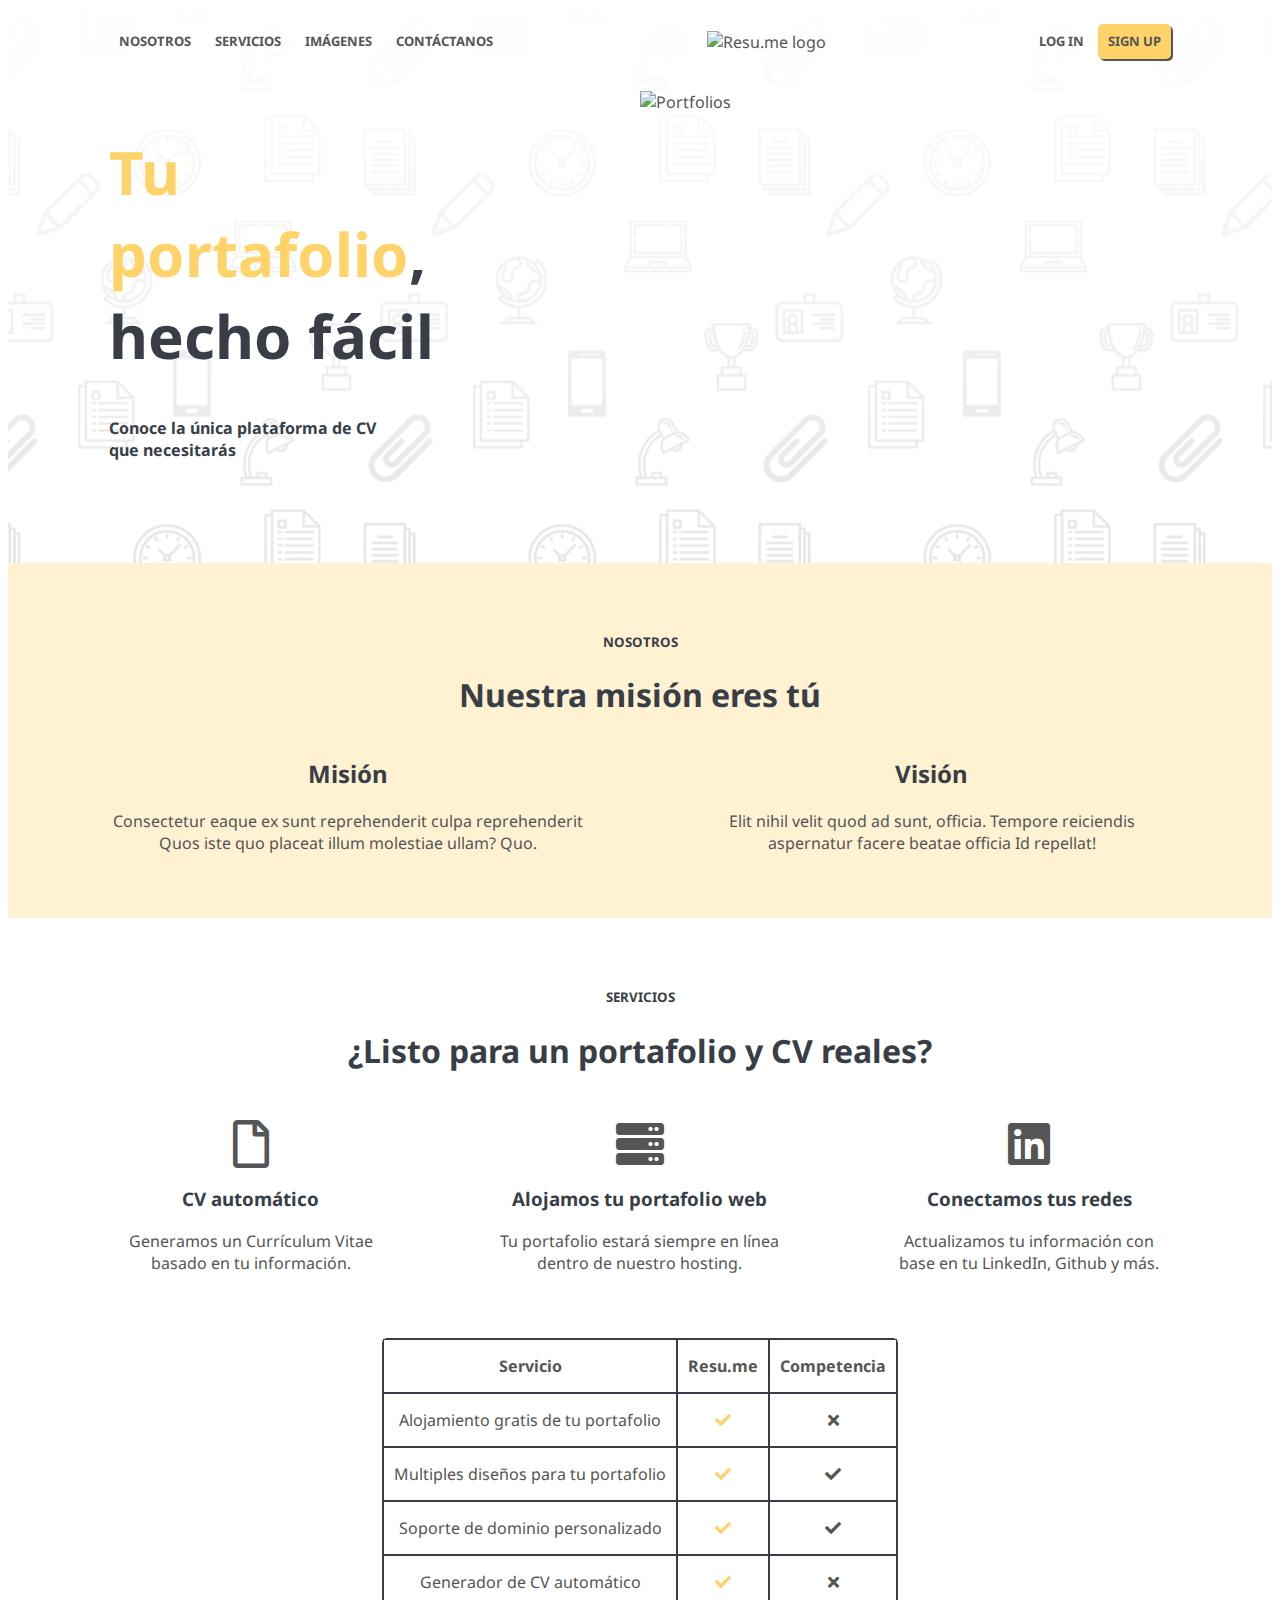
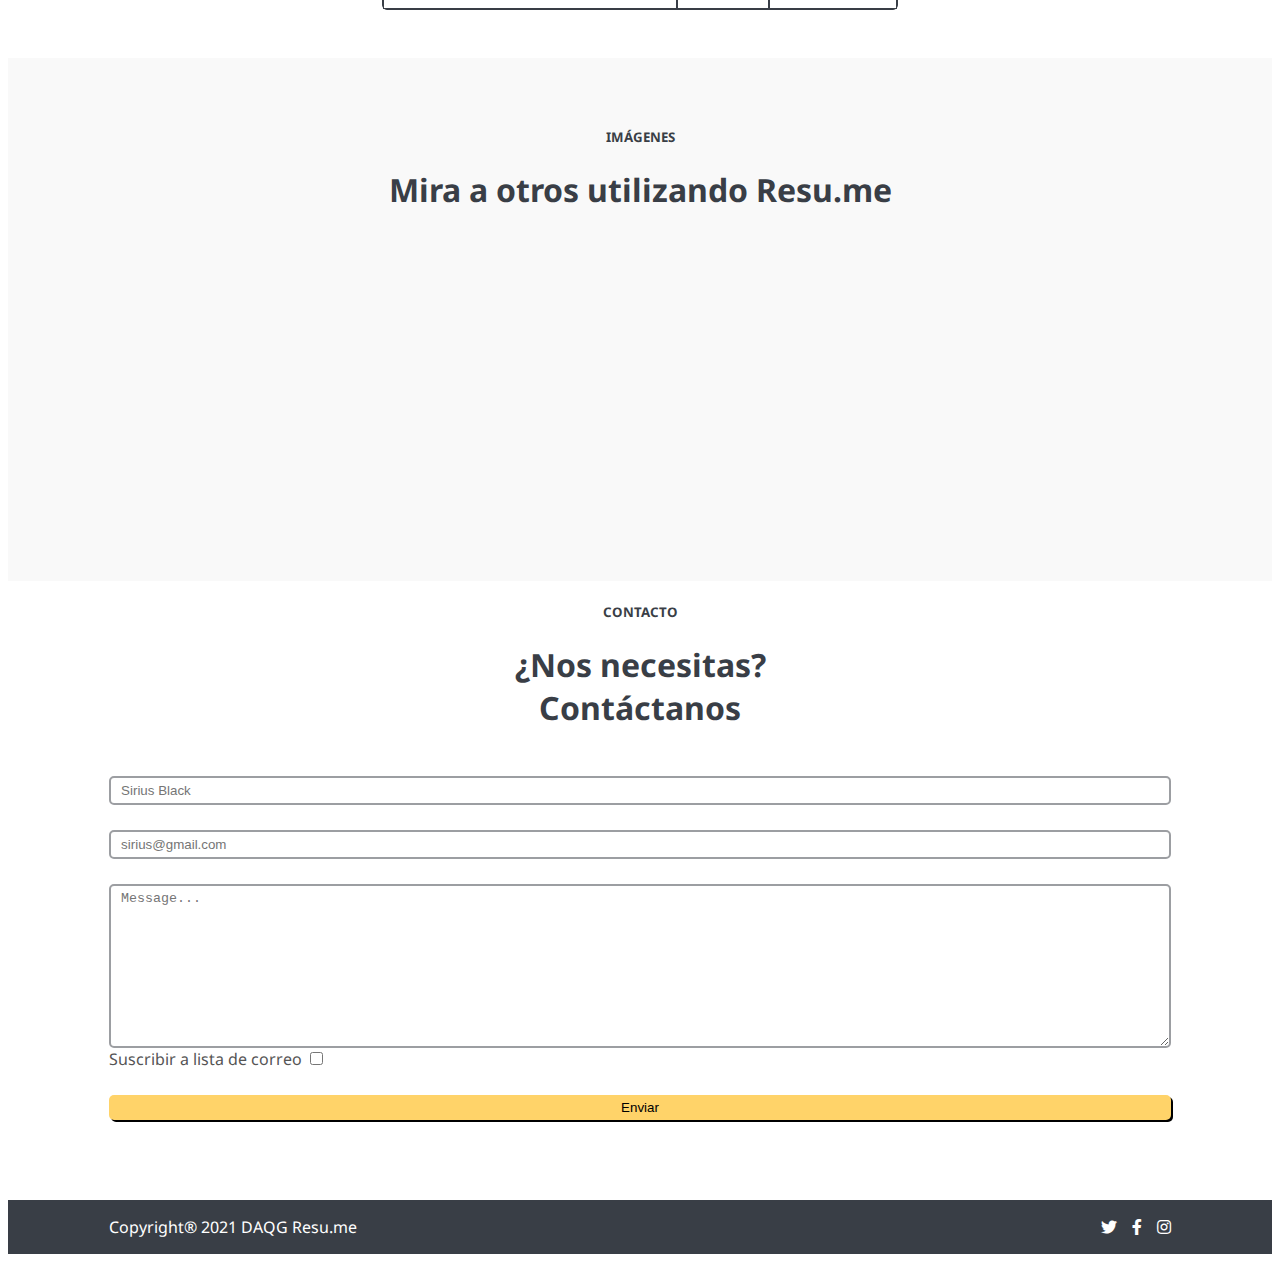
==== index.html @ f00881ed "Add Header pattern." ====
<!-- Author: Diego Alberto Quiroz García -->
<!-- Desarrollo de Aplicaciones web -->
<!-- 3 de febrero de 2021 -->
<!-- Proyecto: Resu.me -->

<!DOCTYPE html>
<html lang="es">
<head>
	<meta charset="UTF-8">
	<title>Resu.me</title>
</head>
<body>

	<!-- Header of the landing page -->
	<header class="header container">
		<!-- Navigation of the landing page -->
		<nav class="nav">
			<ul class="nav__menu">
				<li><a href="#about">NOSOTROS</a></li>
				<li><a href="#features">SERVICIOS</a></li>
				<li><a href="#images">IMÁGENES</a></li>
				<li><a href="#contact">CONTÁCTANOS</a></li>
			</ul>
			<img class="nav__logo" src="" alt="Resu.me logo">
			<ul class="nav__menu nav__menu--users">
				<li><a href="">LOG IN</a></li>
				<li><a href="">SIGN UP</a></li>
			</ul>
		</nav>
		<section class="header__title">
			<h1><span style="color: #FFD369;">Tu <br> portafolio</span>, <br> hecho fácil</h1>
			<h4>Conoce la única plataforma de CV <br>
 que necesitarás</h4>
		</section>

		<section class="header__image">
			<img src="" alt="Portfolios">
		</section>
	</header>

	<!-- Body of the landing page -->
	<main>

		<!-- About section (mission and vision) -->
		<section class="about container" id="about">
			<div class="about__title">
				<h5>NOSOTROS</h5>
				<h1>Nuestra misión eres tú</h1>
			</div>
			<div class="about__item">
				<h2>Misión</h2>
				<p>Consectetur eaque ex sunt reprehenderit culpa reprehenderit Quos iste quo placeat illum molestiae ullam? Quo.</p>
			</div>
			<div class="about__item">
				<h2>Visión</h2>
				<p>Elit nihil velit quod ad sunt, officia. Tempore reiciendis aspernatur facere beatae officia Id repellat!</p>
			</div>
		</section>

		<!-- Description of services -->
		<section class="features container" id="features">
			<div class="features__title">
				<h5>SERVICIOS</h5>
				<h1>¿Listo para un portafolio y CV reales?</h1>
			</div>
			<div class="features__list">
				
				<div class="features__item">
					<i class="far fa-file"></i>
					<h3>CV automático</h3>
					<p>Generamos un Currículum Vitae basado en tu información.</p>
				</div>
				<div class="features__item">
					<i class="fas fa-server"></i>
					<h3>Alojamos tu portafolio web</h3>
					<p>Tu portafolio estará siempre en línea dentro de nuestro hosting.</p>
				</div>
				<div class="features__item">
					<i class="fab fa-linkedin"></i>
					<h3>Conectamos tus redes</h3>
					<p>Actualizamos tu información con base en tu LinkedIn, Github y más.</p>
				</div>
			</div>

			<table class="features__table">
				<tr class="features__table__row">
					<th>Servicio</th>
					<th>Resu.me</th>
					<th>Competencia</th>
				</tr>
				<tr class="features__table__row">
					<td>Alojamiento gratis de tu portafolio</td>
					<td><i class="fas fa-check" style="color: #ffd369"></i></td>
					<td><i class="fas fa-times"></i></td>
				</tr>
				<tr class="features__table__row">
					<td>Multiples diseños para tu portafolio</td>
					<td><i class="fas fa-check" style="color: #ffd369"></i></td>
					<td><i class="fas fa-check"></i></td>
				</tr>
				<tr class="features__table__row">
					<td>Soporte de dominio personalizado</td>
					<td><i class="fas fa-check" style="color: #ffd369"></i></td>
					<td><i class="fas fa-check"></i></td>
				</tr>
				<tr class="features__table__row">
					<td>Generador de CV automático</td>
					<td><i class="fas fa-check" style="color: #ffd369"></i></td>
					<td><i class="fas fa-times"></i></td>
				</tr>
			</table>
		</section>

		<!-- Image gallery -->
		<section class="gallery container" id="images">
			<div class="gallery__title">
				<h5>IMÁGENES</h5>
				<h1>Mira a otros utilizando Resu.me</h1>
			</div>

			<div class="gallery__carousel">
				<img class="gallery__carousel__image" src="static/images/slide-1.png" alt="">
				<img class="gallery__carousel__image" src="static/images/slide-2.png" alt="">
				<img class="gallery__carousel__image" src="static/images/slide-3.png" alt="">
				<img class="gallery__carousel__image" src="static/images/slide-4.png" alt="">
			</div>
		</section>

		<!-- Contact form -->
		<section class="contact container" id="contact">
			<div class="contact__title">
				<h5>CONTACTO</h5>
				<h1>¿Nos necesitas? <br> Contáctanos</h1>
			</div>

			<form action="POST" class="contact__form">
				<input class="contact__form__input" id="name" type="text" placeholder="Sirius Black">
 				<input class="contact__form__input" id="email" type="email" placeholder="sirius@gmail.com">
				<textarea class="contact__form__input" id="message" name="" cols="30" rows="10"  placeholder="Message..."></textarea>
				<label for="suscribe">Suscribir a lista de correo <input id="suscribe" type="checkbox"></label>
				<input class="contact__form__input" id="submit" type="button" value="Enviar">
		</section>
	</main>

	<!-- Foot of the landing page -->
	<footer class="footer container">
			<div class="footer--cr">
				<p>Copyright® 2021 DAQG Resu.me</p>
			</div>
			<div class="footer--social">
				<ul>
					<li>
						<a href="https://twitter.com">
							<i class="fab fa-twitter"></i>
						</a>
					</li>
					<li>
						<a href="https://facebook.com">
							<i class="fab fa-facebook-f"></i>
						</a>
					</li>
					<li>
						<a href="https://instagram.com">
							<i class="fab fa-instagram"></i>
						</a>
					</li>
				</ul>
			</div>
	</footer>

	<link rel="stylesheet" href="https://cdnjs.cloudflare.com/ajax/libs/font-awesome/5.15.2/css/all.min.css">
	<link rel="stylesheet" href="static/css/normalize.css">
	<link rel="stylesheet" href="static/css/styles.css">
</body>
</html>
---- static/css/styles.css ----
/* Author: Diego Alberto Quiroz García */
/* Desarrollo de Aplicaciones Web */
/* 3 de febrero de 2021 */
/* Proyecto: Resu.me */


/* Import fonts */
@import url('https://fonts.googleapis.com/css2?family=Noto+Sans:ital,wght@0,400;0,700;1,400;1,700&family=Roboto&display=swap');

:root {
	--primary-color: 255, 211, 105;
	--secondary-color: 57, 62, 70;
	--text-color: #555555;
}

body {
	color: var(--text-color);
	font-family: 'Noto Sans', sans-serif;
	font-size: 16px;
}

main {
	padding-bottom: 5em;
}

h1, h2, h3, h4, h5, h6 {
	color: rgb(var(--secondary-color));
}

ul {
	list-style: none;
	padding: 0;
}

a {
	text-decoration: none;
	color: white;
}

.container {
	padding: 0 8%;
}

.nav {
	grid-column: 1/3;
	display: flex;
	flex-direction: row;
	align-items: center;
	justify-content: space-between;
	margin-bottom: 1em;
}

.nav-menu {
	align-items: center;
}

.nav__menu li {
	display: inline-block;
	padding: 5px 10px;
	border-bottom: 3px solid transparent;
}

.nav__menu li a {
	color: var(--text-color);
	font-size: 13px;
	font-weight: 700;
}

.nav__menu--users li:last-child {
	background-color: rgb(var(--primary-color));
	border-radius: 5px;
	box-shadow: 2px 2px;
}

.nav li:hover {
	border-bottom: 3px solid rgb(var(--primary-color));
}

.header {
	background-image: url('../images/pattern.png');
	background-size: cover;
	display: grid;
	grid-template-columns: 1fr 1fr;
	padding-bottom: 5em;
}

.header__title h1 {
	font-size: 60px;
}

.about {
	background-color: rgba(var(--primary-color), .3);
	padding-top: 3em;
	padding-bottom: 3em;
	text-align: center;
	display: grid;
	grid-template-columns: repeat(2, 1fr);
	grid-column-gap: 10%;
}

.about__title {
	grid-column: 1/3;
}

.about__item {
}

.features {
	padding-top: 3em;
	padding-bottom: 3em;
	text-align: center;
}

.features__title {
	margin-bottom: 3em;
}

.features__item i {
	font-size: 48px;
}

.features__list {
	display: grid;
	grid-template-columns: repeat(3, 1fr);
	column-gap: 10%;
}

.features__table {
	border: 1px solid rgba(var(--secondary-color));
	border-radius: 5px;
	border-spacing: 0;
	margin-top: 3em;
	margin-left: auto;
	margin-right: auto;
}

th, td {
	border: 1px solid rgba(var(--secondary-color));
	padding: 15px 10px;
}

.gallery {
	background-color: #F9F9F9;
	display: grid;
	grid-template-columns:  repeat(3, 1fr);
	padding-top: 3em;
	padding-bottom: 3em;
	text-align: center;
}

.gallery__title {
	grid-column: 1/4;
}

.gallery__carousel {
	grid-column: 1/4;
	position: relative;
	height: 300px;
}

@keyframes display {
	0% {
		transform: translateX(200px);
		opacity: 0;
	}
	10% {
		ransform: translateX(0);
		opacity: 1;
	}
	20% {
		transform: translateX(0);
		opacity: 1;
	}
	30% {
		transform: translateX(-200px);
		opacity: 0;
	}
	100% {
		transform: translateX(-200px);
		opacity: 0;
	}
}
.gallery__carousel__image {
	width: 500px;
	position: absolute;
	top: 0;
	left: calc(50% - 250px);
	opacity: 0;
	animation: display 10s infinite;
}

.gallery__carousel__image:nth-child(2) {
  animation-delay: 2s;
}
.gallery__carousel__image:nth-child(3) {
  animation-delay: 4s;
}
.gallery__carousel__image:nth-child(4) {
  animation-delay: 6s;
}

.contact {
	text-align: center;
}

.contact__form {
	display: flex;
	flex-direction: column;
	text-align: left;
}

.contact__form__input {
	margin-top: 25px;
	background-color: transparent;
	border: 2px solid rgba(var(--secondary-color), .5);
	border-radius: 5px;
	padding: 5px 10px;
}

#submit {
	background-color: rgb(var(--primary-color));
	border: none;
	box-shadow: 2px 2px 
}

.footer {
	background-color: #393e46;
	color: #FFFFFF;
	display: flex;
	justify-content: space-between;
}

.footer--social ul {
	display: inline-flex;
}

.footer--social li {
	margin-left: 15px;
}

.footer--social a:hover {
	color: rgb(var(--primary-color))
}
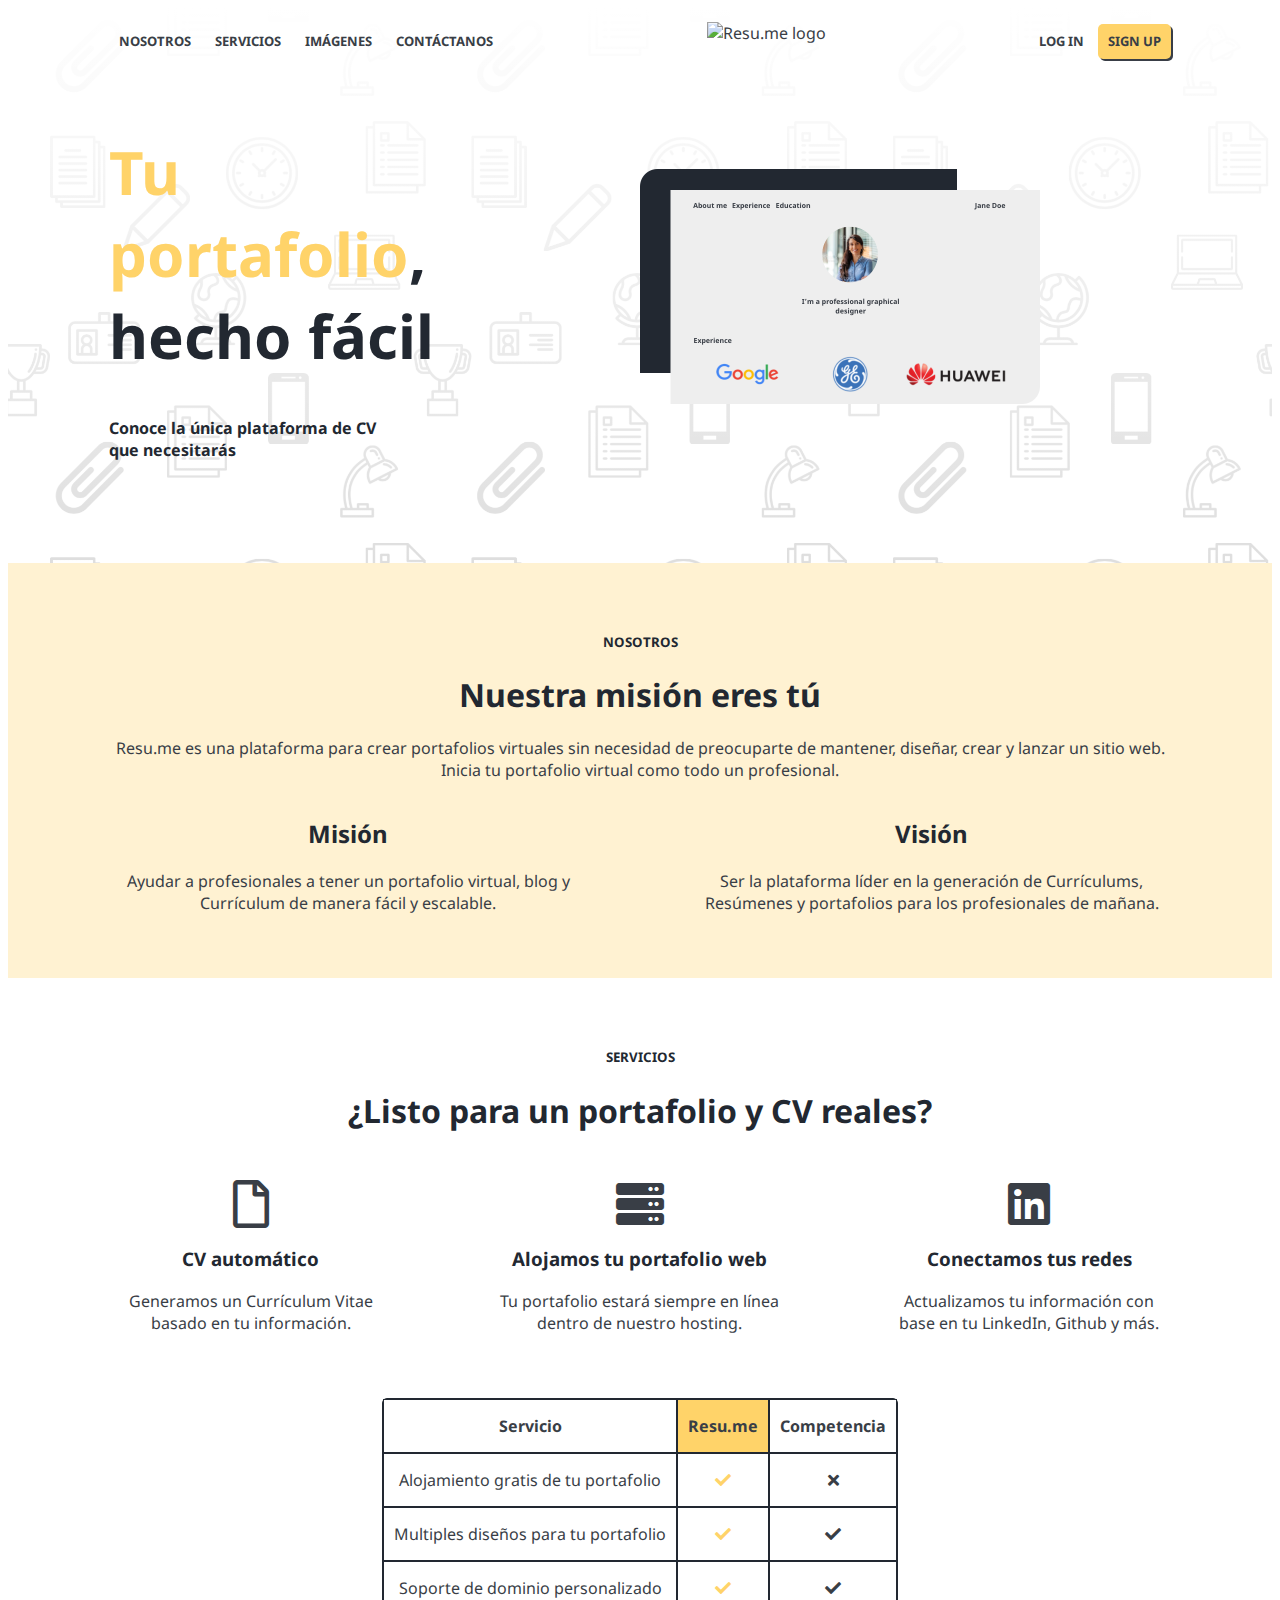
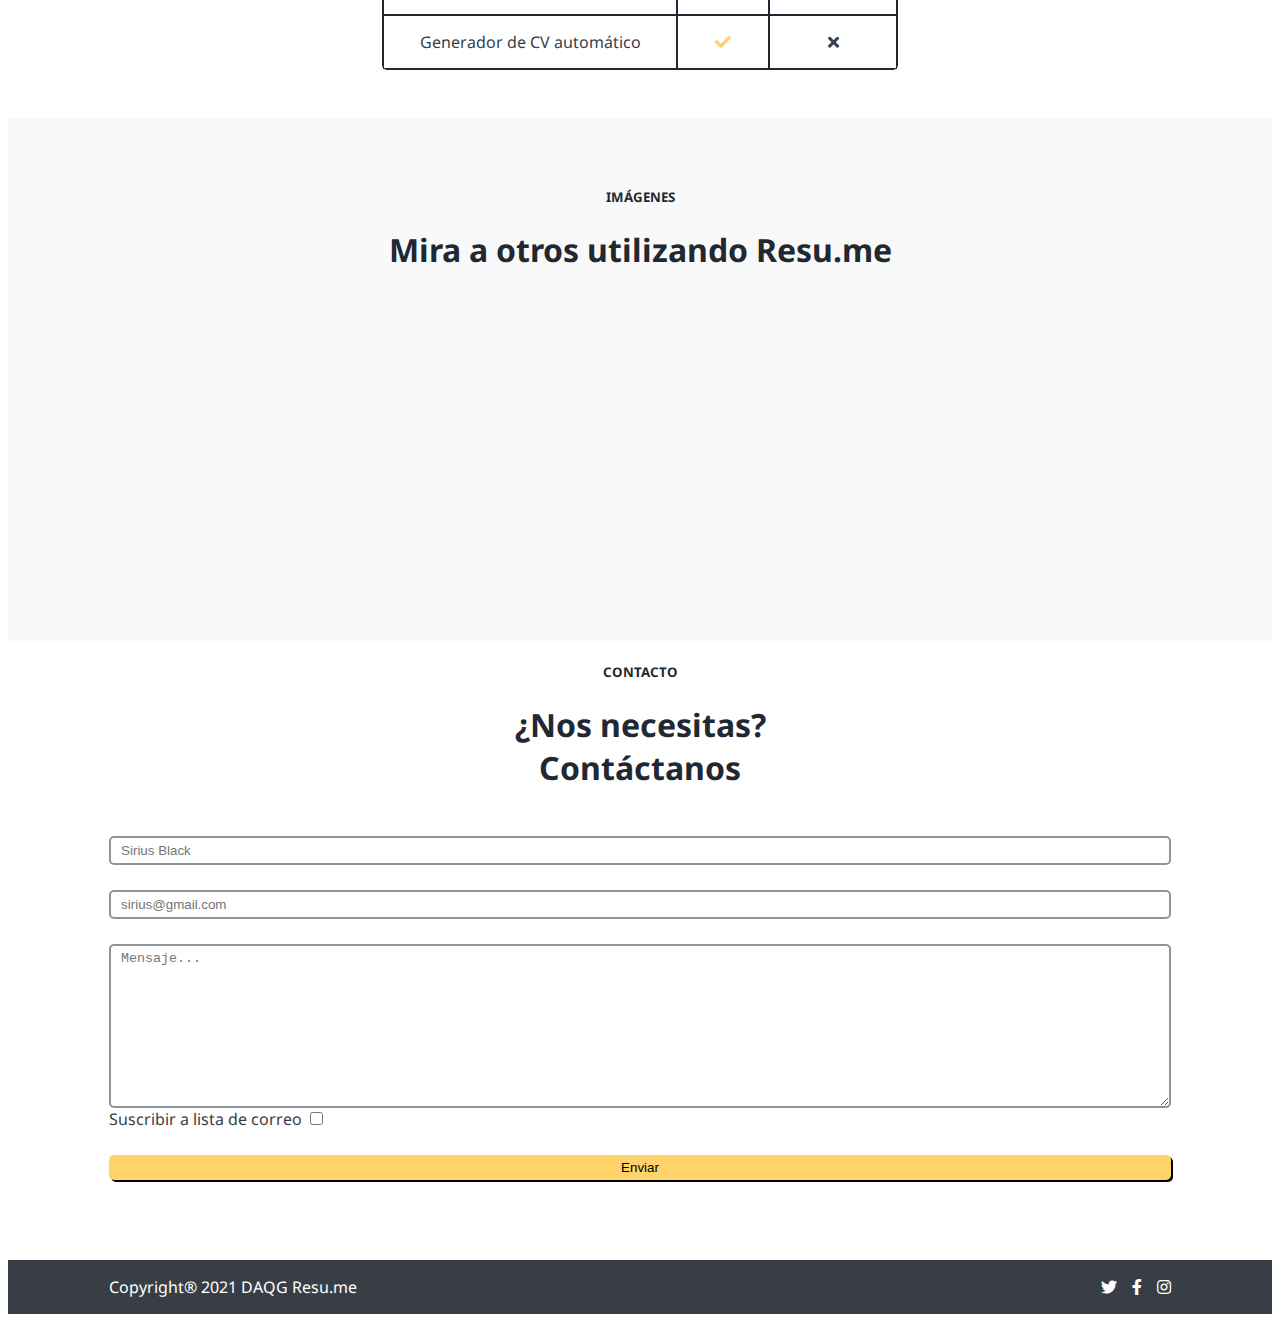
==== commit dae2e918: "Update animations" ====
--- a/index.html
+++ b/index.html
@@ -1,6 +1,6 @@
 <!-- Author: Diego Alberto Quiroz García -->
 <!-- Desarrollo de Aplicaciones web -->
-<!-- 3 de febrero de 2021 -->
+<!-- 1 de febrero de 2021 -->
 <!-- Proyecto: Resu.me -->
 
 <!DOCTYPE html>
@@ -21,7 +21,7 @@
 				<li><a href="#images">IMÁGENES</a></li>
 				<li><a href="#contact">CONTÁCTANOS</a></li>
 			</ul>
-			<img class="nav__logo" src="" alt="Resu.me logo">
+			<img class="nav__logo" src="static/images/ResumeLogo.png" alt="Resu.me logo">
 			<ul class="nav__menu nav__menu--users">
 				<li><a href="">LOG IN</a></li>
 				<li><a href="">SIGN UP</a></li>
@@ -33,9 +33,7 @@
  que necesitarás</h4>
 		</section>
 
-		<section class="header__image">
-			<img src="" alt="Portfolios">
-		</section>
+		<img class="header__image" src="static/images/hero.png" alt="Portfolios">
 	</header>
 
 	<!-- Body of the landing page -->
@@ -46,14 +44,15 @@
 			<div class="about__title">
 				<h5>NOSOTROS</h5>
 				<h1>Nuestra misión eres tú</h1>
+				<p>Resu.me es una plataforma para crear portafolios virtuales sin necesidad de preocuparte de mantener, diseñar, crear y lanzar un sitio web. Inicia tu portafolio virtual como todo un profesional.</p>
 			</div>
 			<div class="about__item">
 				<h2>Misión</h2>
-				<p>Consectetur eaque ex sunt reprehenderit culpa reprehenderit Quos iste quo placeat illum molestiae ullam? Quo.</p>
+				<p>Ayudar a profesionales a tener un portafolio virtual, blog y Currículum de manera fácil y escalable.</p>
 			</div>
 			<div class="about__item">
 				<h2>Visión</h2>
-				<p>Elit nihil velit quod ad sunt, officia. Tempore reiciendis aspernatur facere beatae officia Id repellat!</p>
+				<p>Ser la plataforma líder en la generación de Currículums, Resúmenes y portafolios para los profesionales de mañana.</p>
 			</div>
 		</section>
 
@@ -85,27 +84,27 @@
 			<table class="features__table">
 				<tr class="features__table__row">
 					<th>Servicio</th>
-					<th>Resu.me</th>
+					<th style="background-color: rgb(var(--primary-color))">Resu.me</th>
 					<th>Competencia</th>
 				</tr>
 				<tr class="features__table__row">
 					<td>Alojamiento gratis de tu portafolio</td>
-					<td><i class="fas fa-check" style="color: #ffd369"></i></td>
+					<td><i class="fas fa-check" style="color: rgb(var(--primary-color))"></i></td>
 					<td><i class="fas fa-times"></i></td>
 				</tr>
 				<tr class="features__table__row">
 					<td>Multiples diseños para tu portafolio</td>
-					<td><i class="fas fa-check" style="color: #ffd369"></i></td>
+					<td><i class="fas fa-check" style="color: rgb(var(--primary-color))"></i></td>
 					<td><i class="fas fa-check"></i></td>
 				</tr>
 				<tr class="features__table__row">
 					<td>Soporte de dominio personalizado</td>
-					<td><i class="fas fa-check" style="color: #ffd369"></i></td>
+					<td><i class="fas fa-check" style="color: rgb(var(--primary-color))"></i></td>
 					<td><i class="fas fa-check"></i></td>
 				</tr>
 				<tr class="features__table__row">
 					<td>Generador de CV automático</td>
-					<td><i class="fas fa-check" style="color: #ffd369"></i></td>
+					<td><i class="fas fa-check" style="color: rgb(var(--primary-color))"></i></td>
 					<td><i class="fas fa-times"></i></td>
 				</tr>
 			</table>
@@ -123,6 +122,11 @@
 				<img class="gallery__carousel__image" src="static/images/slide-2.png" alt="">
 				<img class="gallery__carousel__image" src="static/images/slide-3.png" alt="">
 				<img class="gallery__carousel__image" src="static/images/slide-4.png" alt="">
+				<img class="gallery__carousel__image" src="static/images/slide-5.webp" alt="">
+				<img class="gallery__carousel__image" src="static/images/slide-6.webp" alt="">
+				<img class="gallery__carousel__image" src="static/images/slide-7.webp" alt="">
+				<img class="gallery__carousel__image" src="static/images/slide-8.jpg" alt="">
+				<img class="gallery__carousel__image" src="static/images/slide-9.webp" alt="">
 			</div>
 		</section>
 
@@ -136,7 +140,7 @@
 			<form action="POST" class="contact__form">
 				<input class="contact__form__input" id="name" type="text" placeholder="Sirius Black">
  				<input class="contact__form__input" id="email" type="email" placeholder="sirius@gmail.com">
-				<textarea class="contact__form__input" id="message" name="" cols="30" rows="10"  placeholder="Message..."></textarea>
+				<textarea class="contact__form__input" id="message" name="" cols="30" rows="10"  placeholder="Mensaje..."></textarea>
 				<label for="suscribe">Suscribir a lista de correo <input id="suscribe" type="checkbox"></label>
 				<input class="contact__form__input" id="submit" type="button" value="Enviar">
 		</section>
@@ -150,17 +154,17 @@
 			<div class="footer--social">
 				<ul>
 					<li>
-						<a href="https://twitter.com">
+						<a href="https://twitter.com" target="blank">
 							<i class="fab fa-twitter"></i>
 						</a>
 					</li>
 					<li>
-						<a href="https://facebook.com">
+						<a href="https://facebook.com" target="_blank">
 							<i class="fab fa-facebook-f"></i>
 						</a>
 					</li>
 					<li>
-						<a href="https://instagram.com">
+						<a href="https://instagram.com" target="_blank">
 							<i class="fab fa-instagram"></i>
 						</a>
 					</li>
--- a/static/css/styles.css
+++ b/static/css/styles.css
@@ -1,18 +1,20 @@
 /* Author: Diego Alberto Quiroz García */
 /* Desarrollo de Aplicaciones Web */
-/* 3 de febrero de 2021 */
+/* 1 de febrero de 2021 */
 /* Proyecto: Resu.me */
 
 
 /* Import fonts */
 @import url('https://fonts.googleapis.com/css2?family=Noto+Sans:ital,wght@0,400;0,700;1,400;1,700&family=Roboto&display=swap');
 
+/* Declaration of variables */
 :root {
 	--primary-color: 255, 211, 105;
-	--secondary-color: 57, 62, 70;
-	--text-color: #555555;
-}
-
+	--secondary-color: 34, 40, 49;
+	--text-color: #393E46;
+}
+
+/* Normalization of content */
 body {
 	color: var(--text-color);
 	font-family: 'Noto Sans', sans-serif;
@@ -41,10 +43,12 @@
 	padding: 0 8%;
 }
 
+/* Navigation section */
+
 .nav {
 	grid-column: 1/3;
 	display: flex;
-	flex-direction: row;
+	flex-flow: row wrap;
 	align-items: center;
 	justify-content: space-between;
 	margin-bottom: 1em;
@@ -72,22 +76,49 @@
 	box-shadow: 2px 2px;
 }
 
+.nav__menu--users li:last-child:hover {
+	box-shadow: 4px 4px;
+}
+
+.nav__logo {
+	height: 40px;
+}
+
 .nav li:hover {
 	border-bottom: 3px solid rgb(var(--primary-color));
 }
 
+/* Header section */
+@keyframes heroBackground {
+	from {
+		background-position: 0 0;
+	}
+	to {
+		background-position: 100% 0;
+	}
+}
+
 .header {
-	background-image: url('../images/pattern.png');
-	background-size: cover;
-	display: grid;
-	grid-template-columns: 1fr 1fr;
+	background-color: #FFFFFF;
+	background-image: linear-gradient(to bottom, rgba(255, 255, 255, 1), rgba(255,255,255, .87)), url('../images/pattern.png');
+	background-size: 120%;
+	display: grid;
+	grid-template-columns: repeat(2, 1fr);
+	justify-content: space-around;
 	padding-bottom: 5em;
+	animation: heroBackground 3s linear infinite alternate;
 }
 
 .header__title h1 {
 	font-size: 60px;
 }
 
+.header__image {
+	align-self: center;
+	width: 400px;
+}
+
+/* Style of about section */ 
 .about {
 	background-color: rgba(var(--primary-color), .3);
 	padding-top: 3em;
@@ -102,9 +133,7 @@
 	grid-column: 1/3;
 }
 
-.about__item {
-}
-
+/* Style of features */
 .features {
 	padding-top: 3em;
 	padding-bottom: 3em;
@@ -125,6 +154,7 @@
 	column-gap: 10%;
 }
 
+/* Table of services */
 .features__table {
 	border: 1px solid rgba(var(--secondary-color));
 	border-radius: 5px;
@@ -139,6 +169,7 @@
 	padding: 15px 10px;
 }
 
+/* Style of the images section */
 .gallery {
 	background-color: #F9F9F9;
 	display: grid;
@@ -158,20 +189,17 @@
 	height: 300px;
 }
 
-@keyframes display {
+/* Keyframes to animate the carousel */
+@keyframes carousel {
 	0% {
 		transform: translateX(200px);
 		opacity: 0;
 	}
 	10% {
-		ransform: translateX(0);
-		opacity: 1;
-	}
-	20% {
 		transform: translateX(0);
 		opacity: 1;
 	}
-	30% {
+	20% {
 		transform: translateX(-200px);
 		opacity: 0;
 	}
@@ -186,19 +214,35 @@
 	top: 0;
 	left: calc(50% - 250px);
 	opacity: 0;
-	animation: display 10s infinite;
+	animation: carousel 18s infinite;
 }
 
 .gallery__carousel__image:nth-child(2) {
-  animation-delay: 2s;
+	animation-delay: 2s;
 }
 .gallery__carousel__image:nth-child(3) {
-  animation-delay: 4s;
+	animation-delay: 4s;
 }
 .gallery__carousel__image:nth-child(4) {
-  animation-delay: 6s;
-}
-
+	animation-delay: 6s;
+}
+.gallery__carousel__image:nth-child(5) {
+	animation-delay: 8s;
+}
+.gallery__carousel__image:nth-child(6) {
+	animation-delay: 10s;
+}
+.gallery__carousel__image:nth-child(7) {
+	animation-delay: 12s;
+}
+.gallery__carousel__image:nth-child(8) {
+	animation-delay: 14s;
+}
+.gallery__carousel__image:nth-child(9) {
+	animation-delay: 16s;
+}
+
+/* Contact section */
 .contact {
 	text-align: center;
 }
@@ -220,9 +264,15 @@
 #submit {
 	background-color: rgb(var(--primary-color));
 	border: none;
-	box-shadow: 2px 2px 
-}
-
+	box-shadow: 2px 2px;
+}
+
+#submit:hover {
+	cursor: pointer;
+	box-shadow: 4px 4px;
+}
+
+/* Footer section */
 .footer {
 	background-color: #393e46;
 	color: #FFFFFF;
@@ -239,5 +289,5 @@
 }
 
 .footer--social a:hover {
-	color: rgb(var(--primary-color))
-}
+	color: rgb(var(--primary-color));
+}
